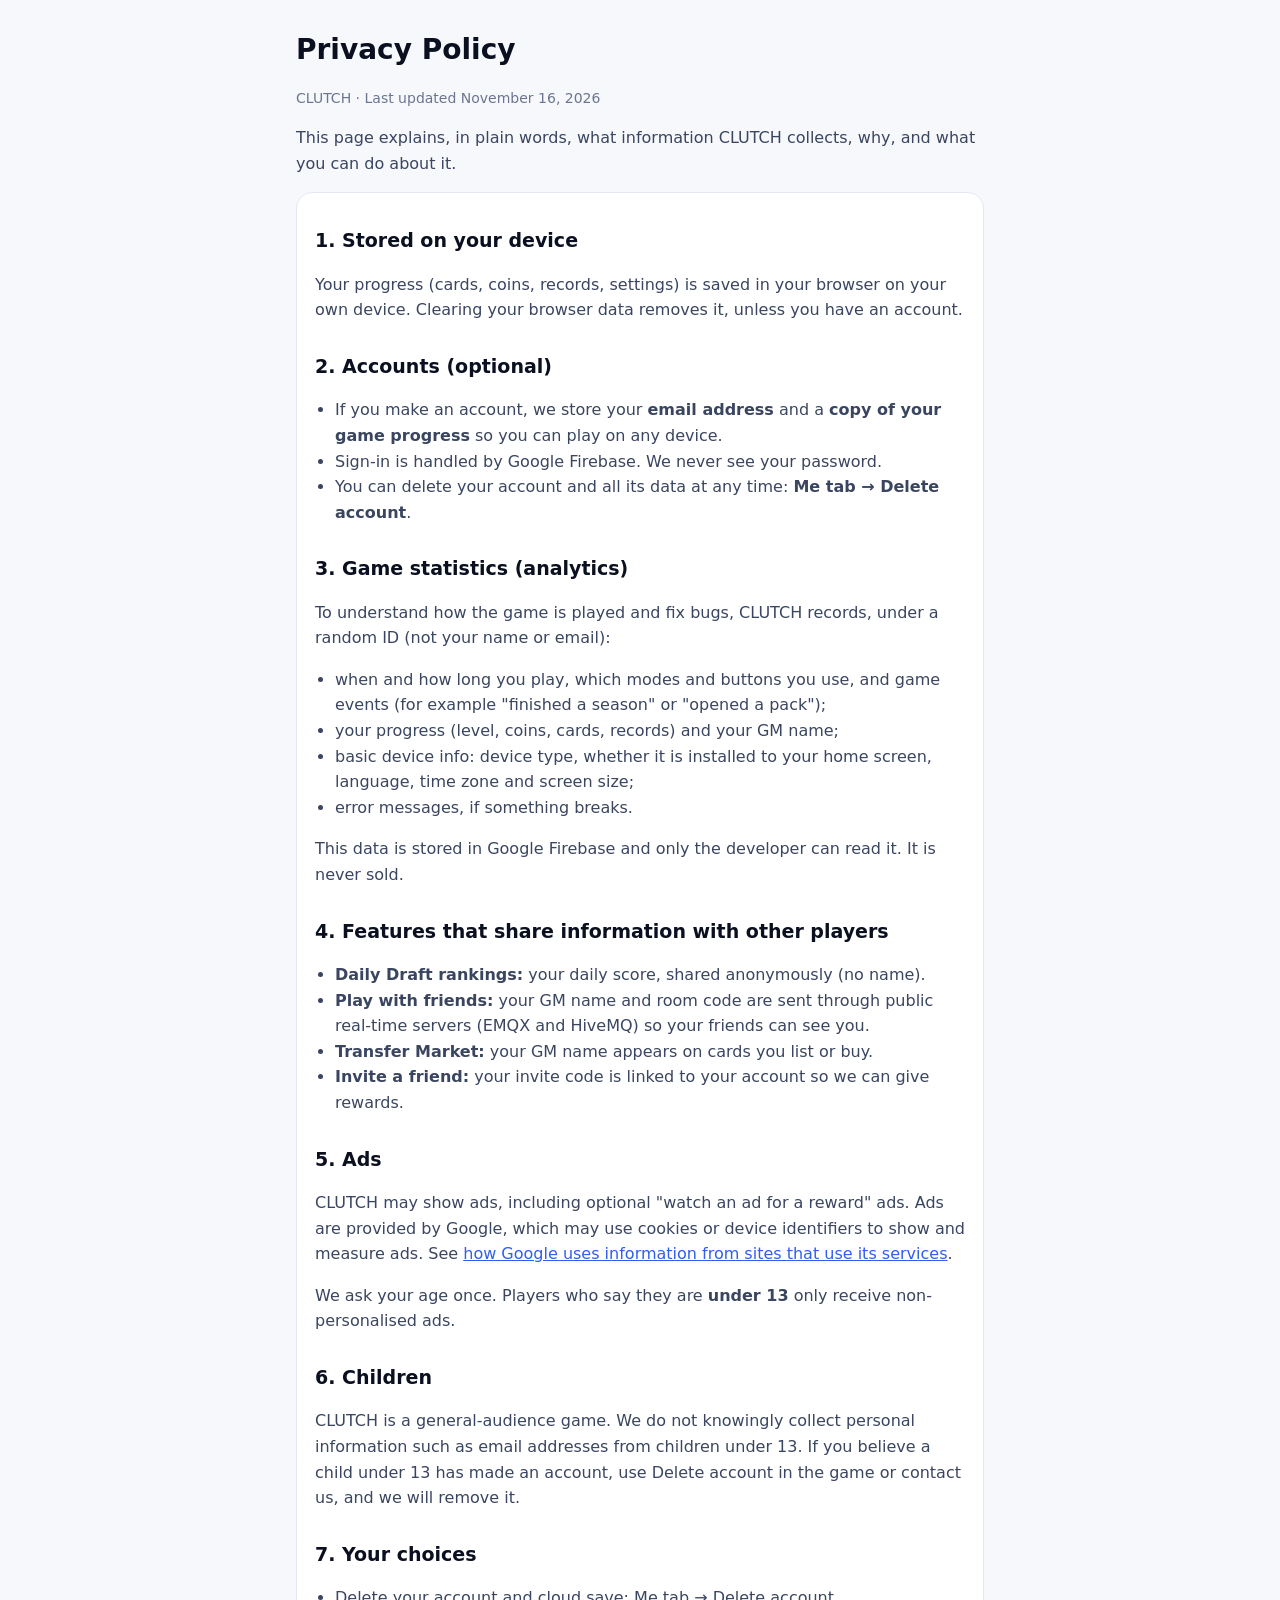
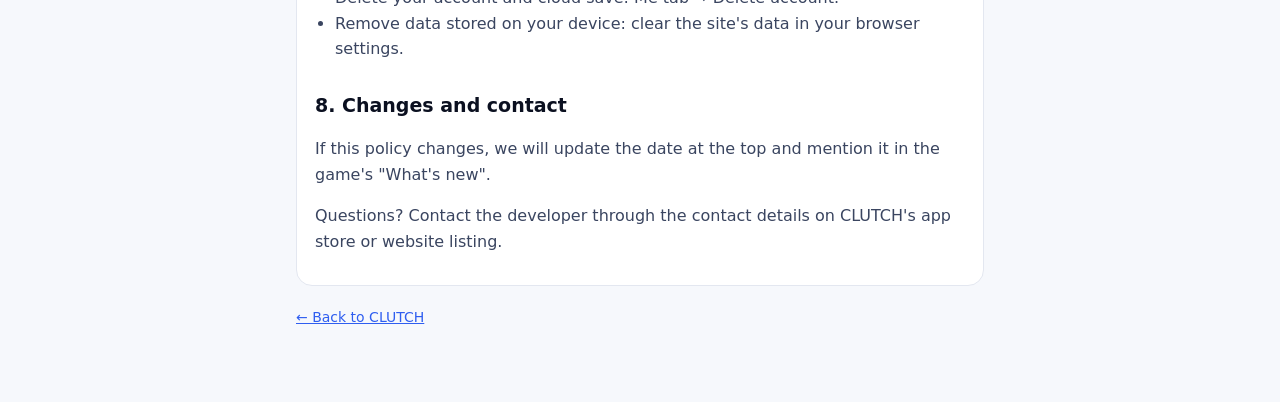
==== privacy.html @ 1fc762b5 "Ads ready (off until approved): rewarded free pack / double coins / extra re-spin, between-game ads " ====
<!doctype html>
<html lang="en">
<head>
<meta charset="utf-8">
<meta name="viewport" content="width=device-width, initial-scale=1">
<title>CLUTCH · Privacy Policy</title>
<style>
  :root { --ink: #0b1020; --ink2: #3a4560; --line: #e3e7f0; --brand: #2f5ef0; --bg: #f6f8fc; }
  * { box-sizing: border-box; }
  body { margin: 0; background: var(--bg); color: var(--ink); font: 16px/1.6 system-ui, -apple-system, "Segoe UI", Roboto, sans-serif; }
  main { max-width: 720px; margin: 0 auto; padding: 28px 16px 60px; }
  h1 { font-size: 28px; margin: 0 0 4px; } h2 { font-size: 19px; margin: 28px 0 6px; }
  p, li { color: var(--ink2); } ul { padding-left: 20px; }
  .card { background: #fff; border: 1px solid var(--line); border-radius: 16px; padding: 4px 18px 14px; margin-top: 16px; }
  .muted { color: #6b7590; font-size: 14px; }
  a { color: var(--brand); }
</style>
</head>
<body>
<main>
  <h1>Privacy Policy</h1>
  <p class="muted">CLUTCH · Last updated November 16, 2026</p>
  <p>This page explains, in plain words, what information CLUTCH collects, why, and what you can do about it.</p>

  <div class="card">
    <h2>1. Stored on your device</h2>
    <p>Your progress (cards, coins, records, settings) is saved in your browser on your own device. Clearing your browser data removes it, unless you have an account.</p>

    <h2>2. Accounts (optional)</h2>
    <ul>
      <li>If you make an account, we store your <b>email address</b> and a <b>copy of your game progress</b> so you can play on any device.</li>
      <li>Sign-in is handled by Google Firebase. We never see your password.</li>
      <li>You can delete your account and all its data at any time: <b>Me tab → Delete account</b>.</li>
    </ul>

    <h2>3. Game statistics (analytics)</h2>
    <p>To understand how the game is played and fix bugs, CLUTCH records, under a random ID (not your name or email):</p>
    <ul>
      <li>when and how long you play, which modes and buttons you use, and game events (for example "finished a season" or "opened a pack");</li>
      <li>your progress (level, coins, cards, records) and your GM name;</li>
      <li>basic device info: device type, whether it is installed to your home screen, language, time zone and screen size;</li>
      <li>error messages, if something breaks.</li>
    </ul>
    <p>This data is stored in Google Firebase and only the developer can read it. It is never sold.</p>

    <h2>4. Features that share information with other players</h2>
    <ul>
      <li><b>Daily Draft rankings:</b> your daily score, shared anonymously (no name).</li>
      <li><b>Play with friends:</b> your GM name and room code are sent through public real-time servers (EMQX and HiveMQ) so your friends can see you.</li>
      <li><b>Transfer Market:</b> your GM name appears on cards you list or buy.</li>
      <li><b>Invite a friend:</b> your invite code is linked to your account so we can give rewards.</li>
    </ul>

    <h2>5. Ads</h2>
    <p>CLUTCH may show ads, including optional "watch an ad for a reward" ads. Ads are provided by Google, which may use cookies or device identifiers to show and measure ads. See <a href="https://policies.google.com/technologies/ads" target="_blank" rel="noopener">how Google uses information from sites that use its services</a>.</p>
    <p>We ask your age once. Players who say they are <b>under 13</b> only receive non-personalised ads.</p>

    <h2>6. Children</h2>
    <p>CLUTCH is a general-audience game. We do not knowingly collect personal information such as email addresses from children under 13. If you believe a child under 13 has made an account, use Delete account in the game or contact us, and we will remove it.</p>

    <h2>7. Your choices</h2>
    <ul>
      <li>Delete your account and cloud save: Me tab → Delete account.</li>
      <li>Remove data stored on your device: clear the site's data in your browser settings.</li>
    </ul>

    <h2>8. Changes and contact</h2>
    <p>If this policy changes, we will update the date at the top and mention it in the game's "What's new".</p>
    <p>Questions? Contact the developer through the contact details on CLUTCH's app store or website listing.</p>
  </div>
  <p class="muted" style="margin-top:20px"><a href="./">← Back to CLUTCH</a></p>
</main>
</body>
</html>
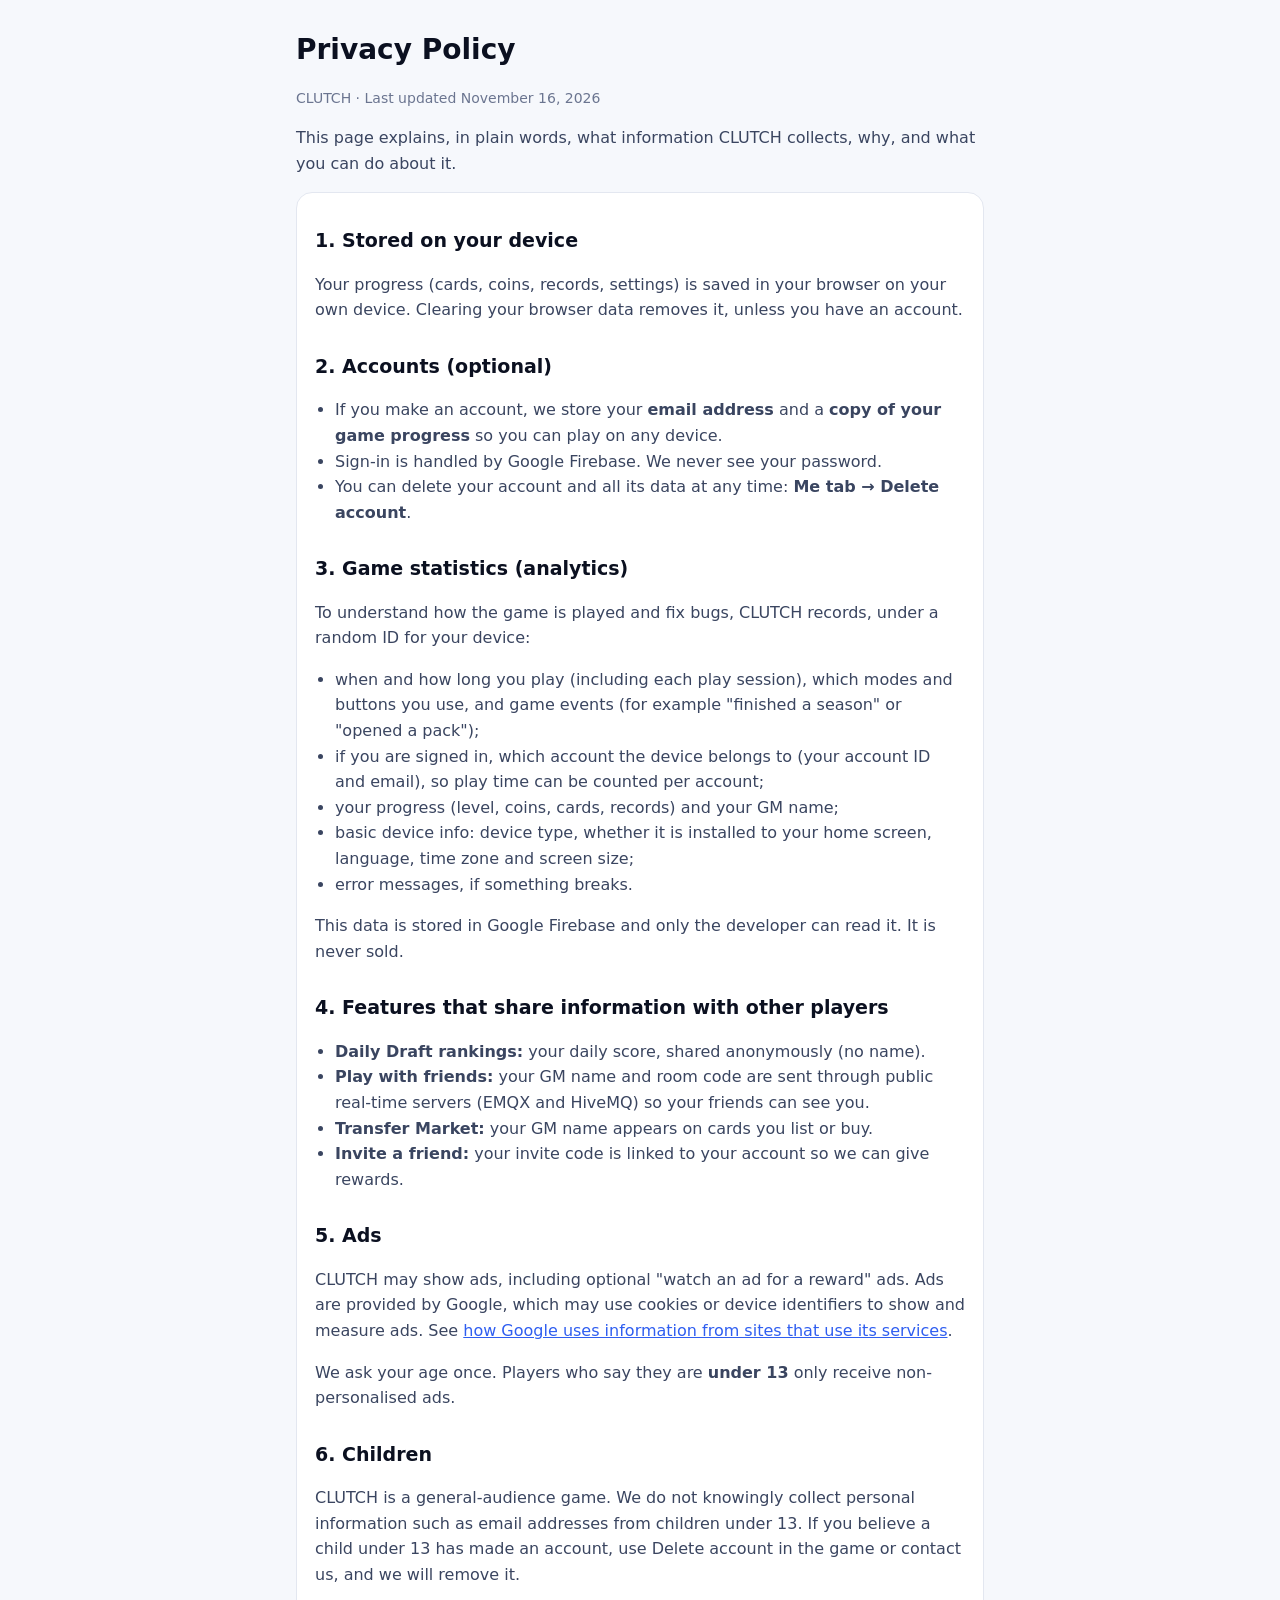
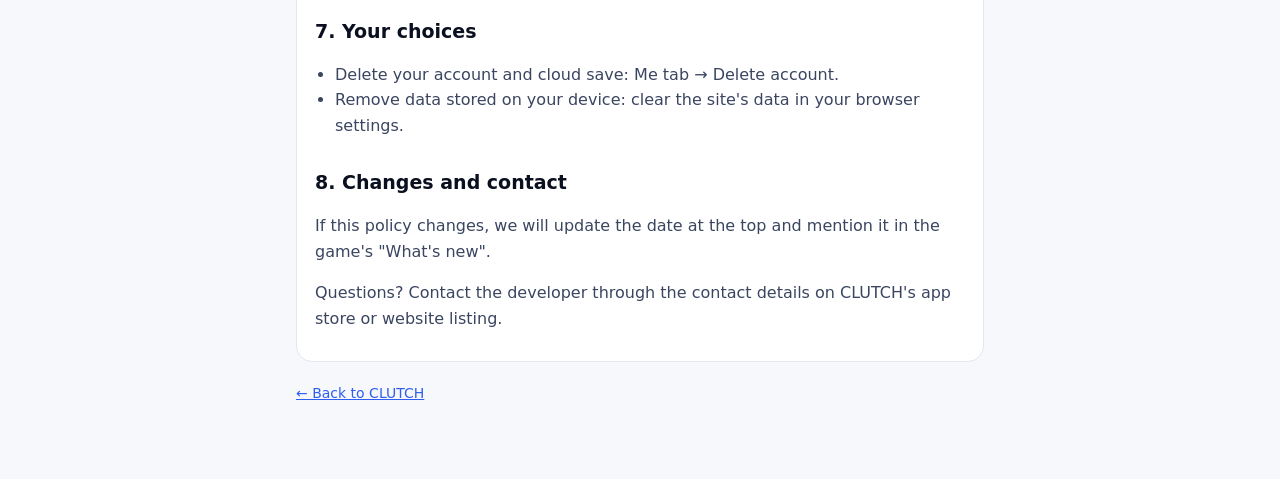
==== commit 42905d47: "Analytics: play time and sessions per account Each device's analytics record now notes which account" ====
--- a/privacy.html
+++ b/privacy.html
@@ -34,9 +34,10 @@
     </ul>
 
     <h2>3. Game statistics (analytics)</h2>
-    <p>To understand how the game is played and fix bugs, CLUTCH records, under a random ID (not your name or email):</p>
+    <p>To understand how the game is played and fix bugs, CLUTCH records, under a random ID for your device:</p>
     <ul>
-      <li>when and how long you play, which modes and buttons you use, and game events (for example "finished a season" or "opened a pack");</li>
+      <li>when and how long you play (including each play session), which modes and buttons you use, and game events (for example "finished a season" or "opened a pack");</li>
+      <li>if you are signed in, which account the device belongs to (your account ID and email), so play time can be counted per account;</li>
       <li>your progress (level, coins, cards, records) and your GM name;</li>
       <li>basic device info: device type, whether it is installed to your home screen, language, time zone and screen size;</li>
       <li>error messages, if something breaks.</li>
